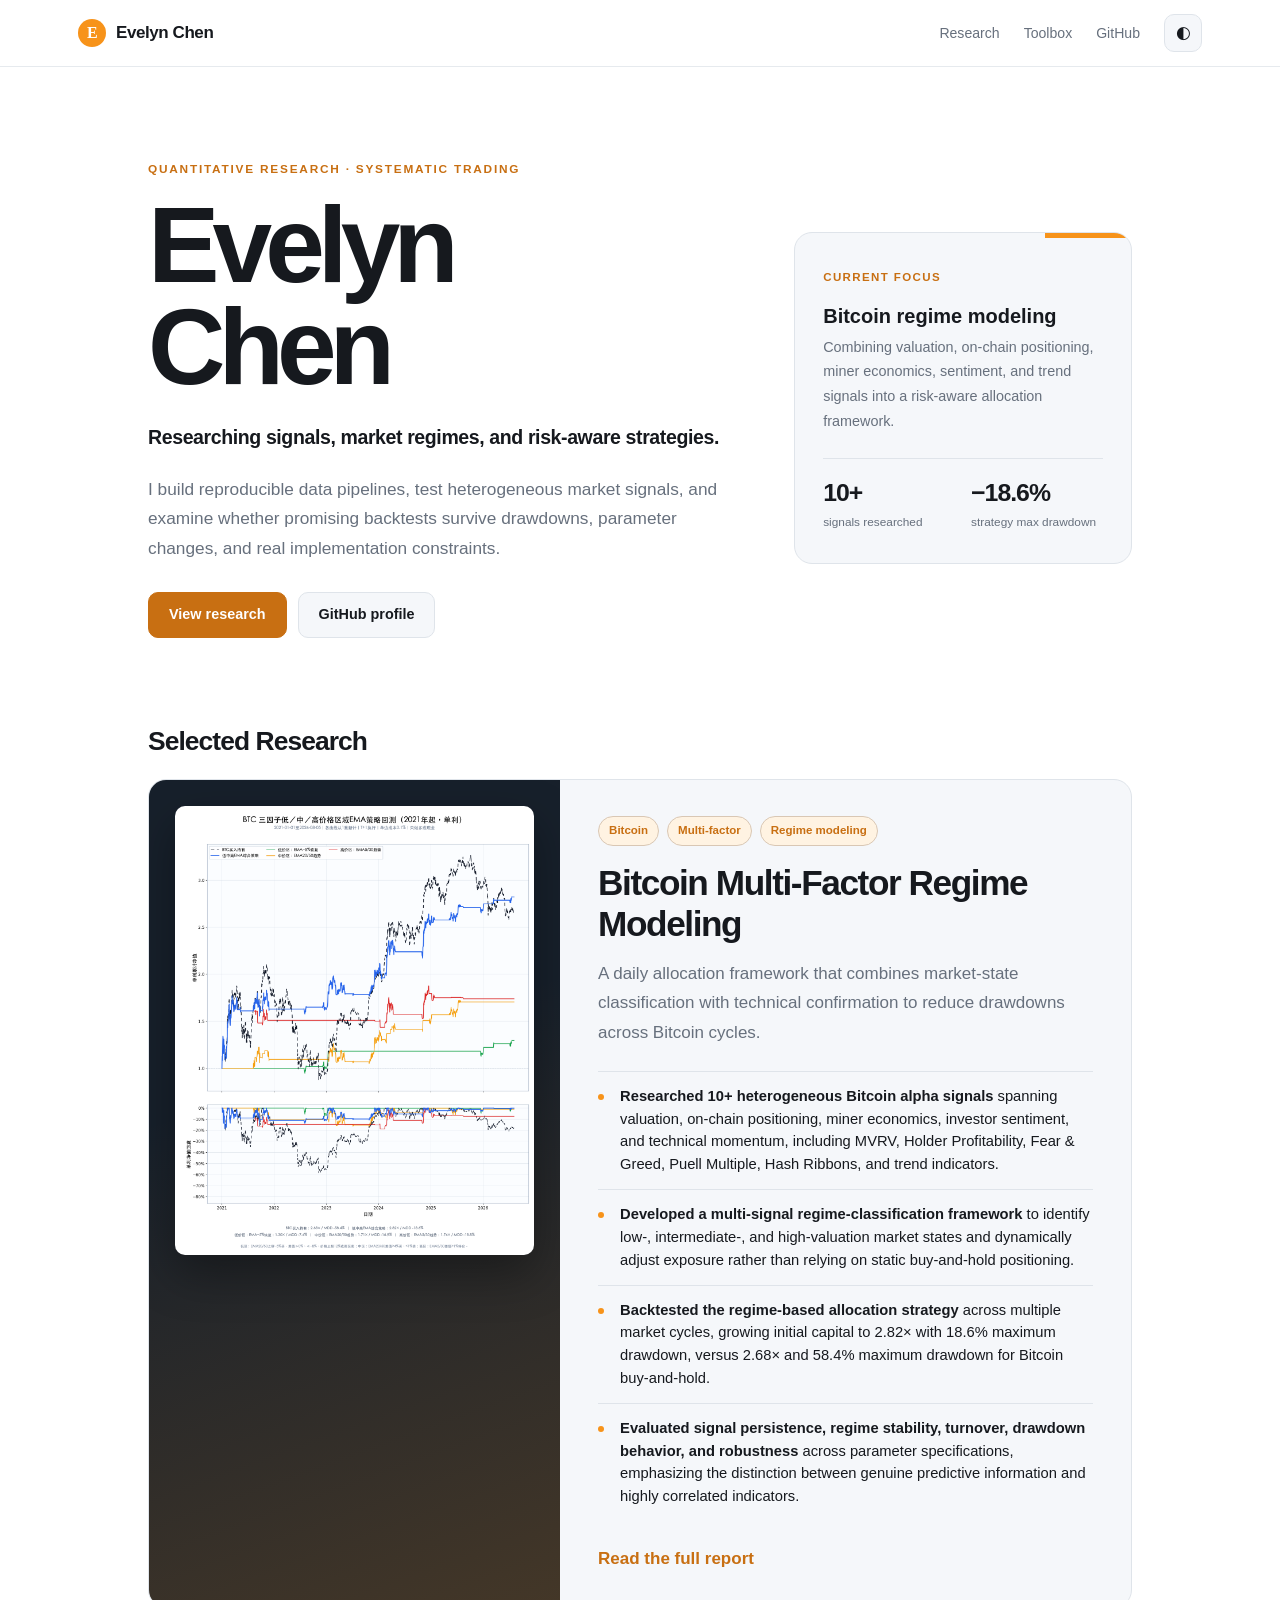
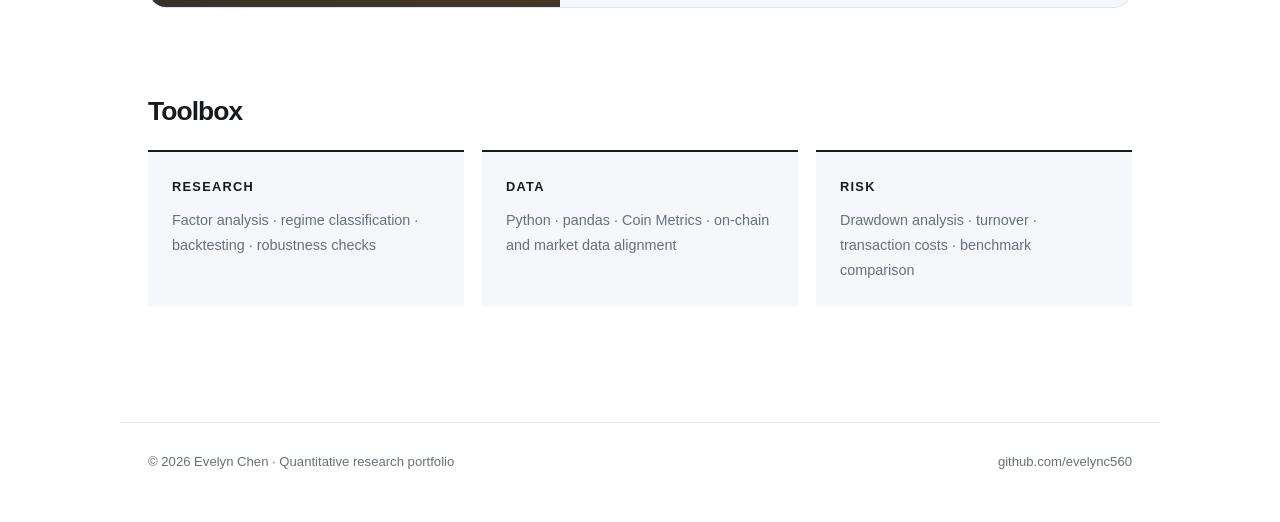
==== index.html @ 8d64170a "Build quantitative research portfolio" ====
<!doctype html>
<html lang="en">
<head>
  <meta charset="utf-8" />
  <meta name="viewport" content="width=device-width, initial-scale=1" />
  <meta name="description" content="Evelyn Chen's quantitative research portfolio, featuring Bitcoin multi-factor regime modeling and systematic strategy research." />
  <meta name="color-scheme" content="light dark" />
  <title>Evelyn Chen · Quantitative Research</title>
  <link rel="icon" type="image/svg+xml" href="data:image/svg+xml,%3Csvg xmlns='http://www.w3.org/2000/svg' viewBox='0 0 64 64'%3E%3Ccircle cx='32' cy='32' r='29' fill='%23f7931a'/%3E%3Cpath d='M19 17h28v7H28v5h16v7H28v5h19v7H19z' fill='white'/%3E%3C/svg%3E" />
  <link rel="stylesheet" href="/assets/styles.css" />
</head>
<body>
  <header class="site-header">
    <div class="header-inner">
      <a class="brand" href="/" aria-label="Evelyn Chen home">
        <span class="brand-mark">E</span>
        <span>Evelyn Chen</span>
      </a>
      <nav class="nav" aria-label="Primary navigation">
        <a href="#research">Research</a>
        <a href="#toolbox">Toolbox</a>
        <a href="https://github.com/evelync560" rel="noreferrer">GitHub</a>
        <button class="theme-button" type="button" data-theme-toggle aria-label="Toggle dark mode">◐</button>
      </nav>
    </div>
  </header>

  <main class="home-main">
    <section class="hero" aria-labelledby="home-title">
      <div>
        <p class="eyebrow">Quantitative Research · Systematic Trading</p>
        <h1 id="home-title">Evelyn<br />Chen</h1>
        <p class="hero-role">Researching signals, market regimes, and risk-aware strategies.</p>
        <p class="hero-copy">I build reproducible data pipelines, test heterogeneous market signals, and examine whether promising backtests survive drawdowns, parameter changes, and real implementation constraints.</p>
        <div class="actions">
          <a class="button primary" href="#research">View research</a>
          <a class="button" href="https://github.com/evelync560" rel="noreferrer">GitHub profile</a>
        </div>
      </div>
      <aside class="focus-card" aria-label="Current research focus">
        <span class="focus-label">CURRENT FOCUS</span>
        <h2>Bitcoin regime modeling</h2>
        <p>Combining valuation, on-chain positioning, miner economics, sentiment, and trend signals into a risk-aware allocation framework.</p>
        <div class="focus-metrics">
          <div><strong>10+</strong><span>signals researched</span></div>
          <div><strong>−18.6%</strong><span>strategy max drawdown</span></div>
        </div>
      </aside>
    </section>

    <section class="research-section" id="research" aria-labelledby="research-title">
      <h2 class="section-title" id="research-title">Selected Research</h2>
      <article class="project-card">
        <div class="project-visual">
          <img src="/assets/final-comparison.png" alt="Bitcoin multi-factor strategy compared with buy-and-hold" />
        </div>
        <div class="project-content">
          <div class="tags" aria-label="Research topics">
            <span class="tag">Bitcoin</span>
            <span class="tag">Multi-factor</span>
            <span class="tag">Regime modeling</span>
          </div>
          <h3>Bitcoin Multi-Factor Regime Modeling</h3>
          <p class="project-summary">A daily allocation framework that combines market-state classification with technical confirmation to reduce drawdowns across Bitcoin cycles.</p>
          <ul class="resume-points">
            <li><strong>Researched 10+ heterogeneous Bitcoin alpha signals</strong> spanning valuation, on-chain positioning, miner economics, investor sentiment, and technical momentum, including MVRV, Holder Profitability, Fear &amp; Greed, Puell Multiple, Hash Ribbons, and trend indicators.</li>
            <li><strong>Developed a multi-signal regime-classification framework</strong> to identify low-, intermediate-, and high-valuation market states and dynamically adjust exposure rather than relying on static buy-and-hold positioning.</li>
            <li><strong>Backtested the regime-based allocation strategy</strong> across multiple market cycles, growing initial capital to 2.82× with 18.6% maximum drawdown, versus 2.68× and 58.4% maximum drawdown for Bitcoin buy-and-hold.</li>
            <li><strong>Evaluated signal persistence, regime stability, turnover, drawdown behavior, and robustness</strong> across parameter specifications, emphasizing the distinction between genuine predictive information and highly correlated indicators.</li>
          </ul>
          <a class="project-link" href="/research/bitcoin-multi-factor-regime-modeling/">Read the full report</a>
        </div>
      </article>
    </section>

    <section class="toolbox" id="toolbox" aria-labelledby="toolbox-title">
      <h2 class="section-title" id="toolbox-title">Toolbox</h2>
      <div class="tool-grid">
        <div class="tool-group"><h3>RESEARCH</h3><p>Factor analysis · regime classification · backtesting · robustness checks</p></div>
        <div class="tool-group"><h3>DATA</h3><p>Python · pandas · Coin Metrics · on-chain and market data alignment</p></div>
        <div class="tool-group"><h3>RISK</h3><p>Drawdown analysis · turnover · transaction costs · benchmark comparison</p></div>
      </div>
    </section>
  </main>

  <footer class="site-footer">
    <span>© 2026 Evelyn Chen · Quantitative research portfolio</span>
    <a href="https://github.com/evelync560" rel="noreferrer">github.com/evelync560</a>
  </footer>
  <script src="/assets/site.js"></script>
</body>
</html>
---- assets/styles.css ----
:root {
  --bg: #ffffff;
  --surface: #f5f7fa;
  --surface-2: #edf1f5;
  --ink: #16191e;
  --muted: #67707d;
  --line: #dfe4ea;
  --accent: #c86f12;
  --accent-bright: #f7931a;
  --accent-soft: #fff3e2;
  --positive: #16775c;
  --negative: #b42318;
  --radius: 18px;
  --shadow: 0 18px 60px rgba(25, 32, 42, .09);
}

[data-theme="dark"] {
  --bg: #111318;
  --surface: #191d24;
  --surface-2: #222730;
  --ink: #f5f6f8;
  --muted: #a6afbc;
  --line: #303641;
  --accent: #f5a348;
  --accent-bright: #f7931a;
  --accent-soft: #382615;
  --positive: #74d8b4;
  --negative: #ff9b94;
  --shadow: 0 18px 60px rgba(0, 0, 0, .34);
}

* { box-sizing: border-box; }
html { scroll-behavior: smooth; }
body {
  margin: 0;
  background: var(--bg);
  color: var(--ink);
  font-family: Inter, ui-sans-serif, -apple-system, BlinkMacSystemFont, "Segoe UI", sans-serif;
  font-size: 17px;
  line-height: 1.72;
  -webkit-font-smoothing: antialiased;
}
a { color: inherit; }
button, a { font: inherit; }
img { display: block; max-width: 100%; }

.site-header {
  position: sticky;
  top: 0;
  z-index: 20;
  border-bottom: 1px solid color-mix(in srgb, var(--line) 78%, transparent);
  background: color-mix(in srgb, var(--bg) 90%, transparent);
  backdrop-filter: blur(16px);
}
.header-inner {
  max-width: 1180px;
  height: 66px;
  margin: 0 auto;
  padding: 0 28px;
  display: flex;
  align-items: center;
  justify-content: space-between;
  gap: 24px;
}
.brand {
  display: inline-flex;
  align-items: center;
  gap: 10px;
  text-decoration: none;
  font-weight: 780;
  letter-spacing: -.025em;
}
.brand-mark {
  display: grid;
  place-items: center;
  width: 28px;
  height: 28px;
  border-radius: 50%;
  color: #fff;
  background: var(--accent-bright);
  font: 800 16px/1 Georgia, serif;
}
.nav { display: flex; align-items: center; gap: 24px; }
.nav a { color: var(--muted); text-decoration: none; font-size: .88rem; }
.nav a:hover { color: var(--ink); }
.theme-button {
  width: 38px;
  height: 38px;
  border: 1px solid var(--line);
  border-radius: 10px;
  color: var(--ink);
  background: var(--surface);
  cursor: pointer;
}
.theme-button:hover { border-color: var(--accent); }

.home-main {
  max-width: 1040px;
  margin: 0 auto;
  padding: 92px 28px 92px;
}
.hero {
  display: grid;
  grid-template-columns: minmax(0, 1.45fr) minmax(280px, .85fr);
  gap: 70px;
  align-items: center;
  padding: 0 0 88px;
}
.eyebrow {
  margin: 0 0 16px;
  color: var(--accent);
  font-size: .74rem;
  font-weight: 820;
  letter-spacing: .15em;
  text-transform: uppercase;
}
h1 {
  margin: 0;
  font-size: clamp(3.5rem, 9vw, 6.7rem);
  line-height: .95;
  letter-spacing: -.065em;
}
.hero-role {
  margin: 22px 0 0;
  font-size: 1.22rem;
  font-weight: 720;
  letter-spacing: -.02em;
}
.hero-copy {
  max-width: 620px;
  margin: 20px 0 0;
  color: var(--muted);
  font-size: 1.08rem;
}
.actions { display: flex; flex-wrap: wrap; gap: 11px; margin-top: 28px; }
.button {
  display: inline-flex;
  align-items: center;
  justify-content: center;
  min-height: 46px;
  padding: 0 20px;
  border: 1px solid var(--line);
  border-radius: 10px;
  text-decoration: none;
  font-size: .9rem;
  font-weight: 720;
  background: var(--surface);
}
.button.primary { color: #fff; border-color: var(--accent); background: var(--accent); }
.button:hover { transform: translateY(-1px); }
.focus-card {
  position: relative;
  padding: 28px;
  border: 1px solid var(--line);
  border-radius: var(--radius);
  background: var(--surface);
  overflow: hidden;
}
.focus-card::before {
  content: "";
  position: absolute;
  top: 0;
  right: 0;
  width: 86px;
  height: 5px;
  background: var(--accent-bright);
}
.focus-label {
  color: var(--accent);
  font-size: .72rem;
  font-weight: 820;
  letter-spacing: .12em;
}
.focus-card h2 { margin: 12px 0 6px; font-size: 1.25rem; line-height: 1.3; }
.focus-card p { margin: 0; color: var(--muted); font-size: .9rem; }
.focus-metrics {
  display: grid;
  grid-template-columns: 1fr 1fr;
  gap: 16px;
  margin-top: 24px;
  padding-top: 20px;
  border-top: 1px solid var(--line);
}
.focus-metrics strong { display: block; font-size: 1.55rem; line-height: 1.1; letter-spacing: -.04em; }
.focus-metrics span { color: var(--muted); font-size: .74rem; }

.section-title {
  margin: 0 0 22px;
  font-size: 1.65rem;
  line-height: 1.2;
  letter-spacing: -.035em;
}
.research-section { scroll-margin-top: 95px; }
.project-card {
  display: grid;
  grid-template-columns: minmax(300px, .9fr) minmax(0, 1.25fr);
  min-height: 580px;
  border: 1px solid var(--line);
  border-radius: var(--radius);
  background: var(--surface);
  overflow: hidden;
}
.project-visual {
  position: relative;
  display: flex;
  align-items: flex-start;
  padding: 26px;
  background: #17202b;
  overflow: hidden;
}
.project-visual::after {
  content: "";
  position: absolute;
  inset: 0;
  background: linear-gradient(160deg, transparent 35%, rgba(247,147,26,.20));
  pointer-events: none;
}
.project-visual img {
  position: relative;
  z-index: 1;
  width: 100%;
  border-radius: 10px;
  box-shadow: 0 18px 46px rgba(0,0,0,.34);
}
.project-content { padding: 36px 38px 34px; }
.tags { display: flex; flex-wrap: wrap; gap: 8px; margin-bottom: 17px; }
.tag {
  padding: 4px 10px;
  border: 1px solid color-mix(in srgb, var(--accent) 25%, var(--line));
  border-radius: 999px;
  color: var(--accent);
  background: var(--accent-soft);
  font-size: .72rem;
  font-weight: 760;
}
.project-content h3 {
  margin: 0;
  font-size: clamp(1.55rem, 3vw, 2.2rem);
  line-height: 1.15;
  letter-spacing: -.04em;
}
.project-summary { margin: 15px 0 0; color: var(--muted); }
.resume-points {
  margin: 24px 0 0;
  padding: 0;
  list-style: none;
}
.resume-points li {
  position: relative;
  margin: 0;
  padding: 13px 0 13px 22px;
  border-top: 1px solid var(--line);
  font-size: .92rem;
  line-height: 1.55;
}
.resume-points li::before {
  content: "";
  position: absolute;
  left: 0;
  top: 22px;
  width: 6px;
  height: 6px;
  border-radius: 50%;
  background: var(--accent-bright);
}
.project-link {
  display: inline-block;
  margin-top: 23px;
  color: var(--accent);
  font-weight: 760;
  text-decoration: none;
}
.project-link:hover { text-decoration: underline; }

.toolbox { scroll-margin-top: 95px; padding: 88px 0 24px; }
.tool-grid { display: grid; grid-template-columns: repeat(3, 1fr); gap: 18px; }
.tool-group { padding: 24px; border-top: 2px solid var(--ink); background: var(--surface); }
.tool-group h3 { margin: 0 0 10px; font-size: .8rem; letter-spacing: .1em; }
.tool-group p { margin: 0; color: var(--muted); font-size: .9rem; }
.site-footer {
  max-width: 1040px;
  margin: 0 auto;
  padding: 28px 28px 48px;
  border-top: 1px solid var(--line);
  display: flex;
  justify-content: space-between;
  gap: 24px;
  color: var(--muted);
  font-size: .82rem;
}
.site-footer a { text-decoration: none; }
.site-footer a:hover { color: var(--ink); }

.article-main {
  max-width: 1180px;
  margin: 0 auto;
  padding: 70px 28px 110px;
  display: grid;
  grid-template-columns: 190px minmax(0, 820px);
  gap: 58px;
  justify-content: center;
}
.article-main article { min-width: 0; }
.toc {
  position: sticky;
  top: 112px;
  align-self: start;
  font-size: .85rem;
}
.toc-label {
  margin-bottom: 14px;
  color: var(--muted);
  font-size: .7rem;
  font-weight: 820;
  letter-spacing: .15em;
}
.toc nav { border-left: 1px solid var(--line); }
.toc a {
  display: block;
  padding: 6px 0 6px 15px;
  color: var(--muted);
  text-decoration: none;
  line-height: 1.45;
}
.toc a:hover, .toc a.active { color: var(--ink); }
.toc a.active { margin-left: -1px; border-left: 2px solid var(--accent-bright); }
.back-link { display: inline-block; margin-bottom: 24px; color: var(--muted); text-decoration: none; font-size: .86rem; }
.back-link:hover { color: var(--ink); }
.article-title {
  max-width: 800px;
  margin: 0;
  font-size: clamp(2.55rem, 6vw, 4.75rem);
  line-height: 1.02;
  letter-spacing: -.055em;
}
.article-subtitle {
  max-width: 720px;
  margin: 23px 0 0;
  color: var(--muted);
  font-size: clamp(1.05rem, 2vw, 1.3rem);
  line-height: 1.6;
}
.article-tags { margin-top: 24px; }
.thesis {
  position: relative;
  margin: 40px 0 74px;
  padding: 28px 30px 28px 34px;
  border: 1px solid var(--line);
  border-radius: var(--radius);
  background: var(--surface);
  overflow: hidden;
}
.thesis::before {
  content: "";
  position: absolute;
  inset: 0 auto 0 0;
  width: 5px;
  background: var(--accent-bright);
}
.thesis h2 { margin: 0 0 10px; font-size: 1.05rem; }
.thesis p { margin: 0; font-size: 1.06rem; }
.metric-grid {
  display: grid;
  grid-template-columns: repeat(3, 1fr);
  gap: 1px;
  margin-top: 25px;
  border: 1px solid var(--line);
  border-radius: 14px;
  background: var(--line);
  overflow: hidden;
}
.metric { padding: 18px; background: var(--bg); }
.metric-value { display: block; font-size: 1.65rem; font-weight: 820; letter-spacing: -.04em; }
.metric-label { display: block; margin-top: 4px; color: var(--muted); font-size: .76rem; line-height: 1.35; }
.metric.positive .metric-value { color: var(--positive); }
.metric.risk .metric-value { color: var(--accent); }
.article-section { scroll-margin-top: 96px; margin: 0 0 82px; }
.section-kicker { color: var(--accent); font: 800 .73rem/1.2 ui-monospace, SFMono-Regular, Menlo, monospace; letter-spacing: .1em; }
.article-section h2 {
  margin: 8px 0 18px;
  font-size: clamp(1.65rem, 3vw, 2.25rem);
  line-height: 1.22;
  letter-spacing: -.035em;
}
.article-section h3 { margin: 31px 0 10px; font-size: 1.12rem; }
.article-section p { margin: 0 0 16px; }
.muted { color: var(--muted); }
.figure {
  margin: 30px 0 0;
  border: 1px solid var(--line);
  border-radius: var(--radius);
  background: #fff;
  overflow: hidden;
}
.figure button { display: block; width: 100%; padding: 0; border: 0; background: #fff; cursor: zoom-in; }
.figure img { width: 100%; height: auto; }
.figure figcaption { padding: 13px 17px; color: var(--muted); background: var(--surface); font-size: .78rem; line-height: 1.5; }
.finding-list { margin: 22px 0 0; padding: 0; list-style: none; }
.finding-list li {
  display: grid;
  grid-template-columns: 34px 1fr;
  gap: 13px;
  padding: 16px 0;
  border-top: 1px solid var(--line);
}
.finding-list li:last-child { border-bottom: 1px solid var(--line); }
.finding-num { color: var(--accent); font: 800 .84rem/1.8 ui-monospace, SFMono-Regular, Menlo, monospace; }
.finding-list strong { display: block; margin-bottom: 3px; }
.finding-list span:last-child { color: var(--muted); }
.comparison-wrap { margin-top: 27px; overflow-x: auto; border: 1px solid var(--line); border-radius: 14px; }
table { width: 100%; min-width: 690px; border-collapse: collapse; font-size: .82rem; }
th, td { padding: 12px 14px; text-align: right; border-bottom: 1px solid var(--line); white-space: nowrap; }
th:first-child, td:first-child { text-align: left; }
th { color: var(--muted); background: var(--surface); font-size: .73rem; font-weight: 760; }
tbody tr:last-child td { border-bottom: 0; }
tbody tr.best td { background: var(--accent-soft); font-weight: 720; }
.note { margin: 24px 0; padding: 16px 18px; border-left: 3px solid var(--accent-bright); color: var(--muted); background: var(--accent-soft); font-size: .9rem; }
.score-bar { display: grid; grid-template-columns: 40fr 30fr 30fr; gap: 3px; height: 58px; margin: 28px 0 14px; }
.score-segment { display: flex; align-items: center; justify-content: center; padding: 6px; color: #fff; background: #2f4158; text-align: center; font-size: .76rem; font-weight: 780; line-height: 1.25; }
.score-segment:first-child { border-radius: 12px 0 0 12px; background: var(--accent-bright); }
.score-segment:last-child { border-radius: 0 12px 12px 0; background: #4d6078; }
.regimes { display: grid; grid-template-columns: repeat(3, 1fr); gap: 10px; }
.regime { padding: 12px 14px; border: 1px solid var(--line); border-radius: 12px; background: var(--surface); }
.regime strong { display: block; font-size: .88rem; }
.regime span { color: var(--muted); font-size: .76rem; }
.result-band { margin-top: 26px; padding: 26px; border-radius: var(--radius); color: #fff; background: #17202c; }
.result-band p { color: #c7d0dc; }
.result-pairs { display: grid; grid-template-columns: 1fr 1fr; gap: 26px; margin-top: 20px; }
.result-pair { padding-top: 14px; border-top: 1px solid #384453; }
.result-pair strong { display: block; font-size: 2rem; line-height: 1; letter-spacing: -.04em; }
.result-pair span { color: #aeb9c8; font-size: .8rem; }
.audit-list { margin: 20px 0 0; padding-left: 1.25rem; }
.audit-list li { margin: 11px 0; padding-left: 7px; }
.audit-list li::marker { color: var(--accent-bright); }
.placeholder {
  min-height: 220px;
  margin-top: 28px;
  padding: 28px;
  display: grid;
  place-items: center;
  border: 2px dashed color-mix(in srgb, var(--muted) 45%, transparent);
  border-radius: var(--radius);
  color: var(--muted);
  text-align: center;
  background: linear-gradient(90deg, transparent 49%, color-mix(in srgb, var(--line) 40%, transparent) 50%, transparent 51%), linear-gradient(0deg, transparent 49%, color-mix(in srgb, var(--line) 40%, transparent) 50%, transparent 51%);
  background-size: 44px 44px;
}
.placeholder strong { display: block; color: var(--ink); }
.placeholder span { display: block; max-width: 480px; margin-top: 7px; font-size: .86rem; }
.article-footer { padding-top: 26px; border-top: 1px solid var(--line); color: var(--muted); font-size: .8rem; }

dialog {
  width: min(96vw, 1200px);
  max-height: 92vh;
  padding: 0;
  border: 1px solid var(--line);
  border-radius: 16px;
  background: #fff;
  box-shadow: var(--shadow);
}
dialog::backdrop { background: rgba(7, 10, 15, .76); backdrop-filter: blur(4px); }
dialog img { width: 100%; height: auto; }
.dialog-close {
  position: sticky;
  float: right;
  top: 12px;
  right: 12px;
  z-index: 2;
  width: 40px;
  height: 40px;
  margin: 12px;
  border: 1px solid #dfe4ea;
  border-radius: 50%;
  color: #16191e;
  background: rgba(255,255,255,.92);
  cursor: pointer;
}

@media (max-width: 880px) {
  .hero { grid-template-columns: 1fr; gap: 36px; }
  .project-card { grid-template-columns: 1fr; }
  .project-visual { min-height: 320px; }
  .tool-grid { grid-template-columns: 1fr; }
  .article-main { grid-template-columns: 1fr; padding-top: 52px; }
  .toc { display: none; }
  .metric-grid, .regimes, .result-pairs { grid-template-columns: 1fr; }
}
@media (max-width: 620px) {
  body { font-size: 16px; }
  .header-inner, .home-main, .article-main, .site-footer { padding-left: 20px; padding-right: 20px; }
  .nav a { display: none; }
  .home-main { padding-top: 66px; }
  .hero { padding-bottom: 66px; }
  .project-content { padding: 28px 24px; }
  .project-visual { min-height: 240px; padding: 20px; }
  .focus-metrics { grid-template-columns: 1fr; }
  .site-footer { flex-direction: column; }
  .thesis { padding: 24px 22px 24px 27px; }
  .score-bar { height: 70px; }
  .score-segment { font-size: .68rem; }
}
@media (prefers-reduced-motion: reduce) {
  html { scroll-behavior: auto; }
  * { transition: none !important; }
}
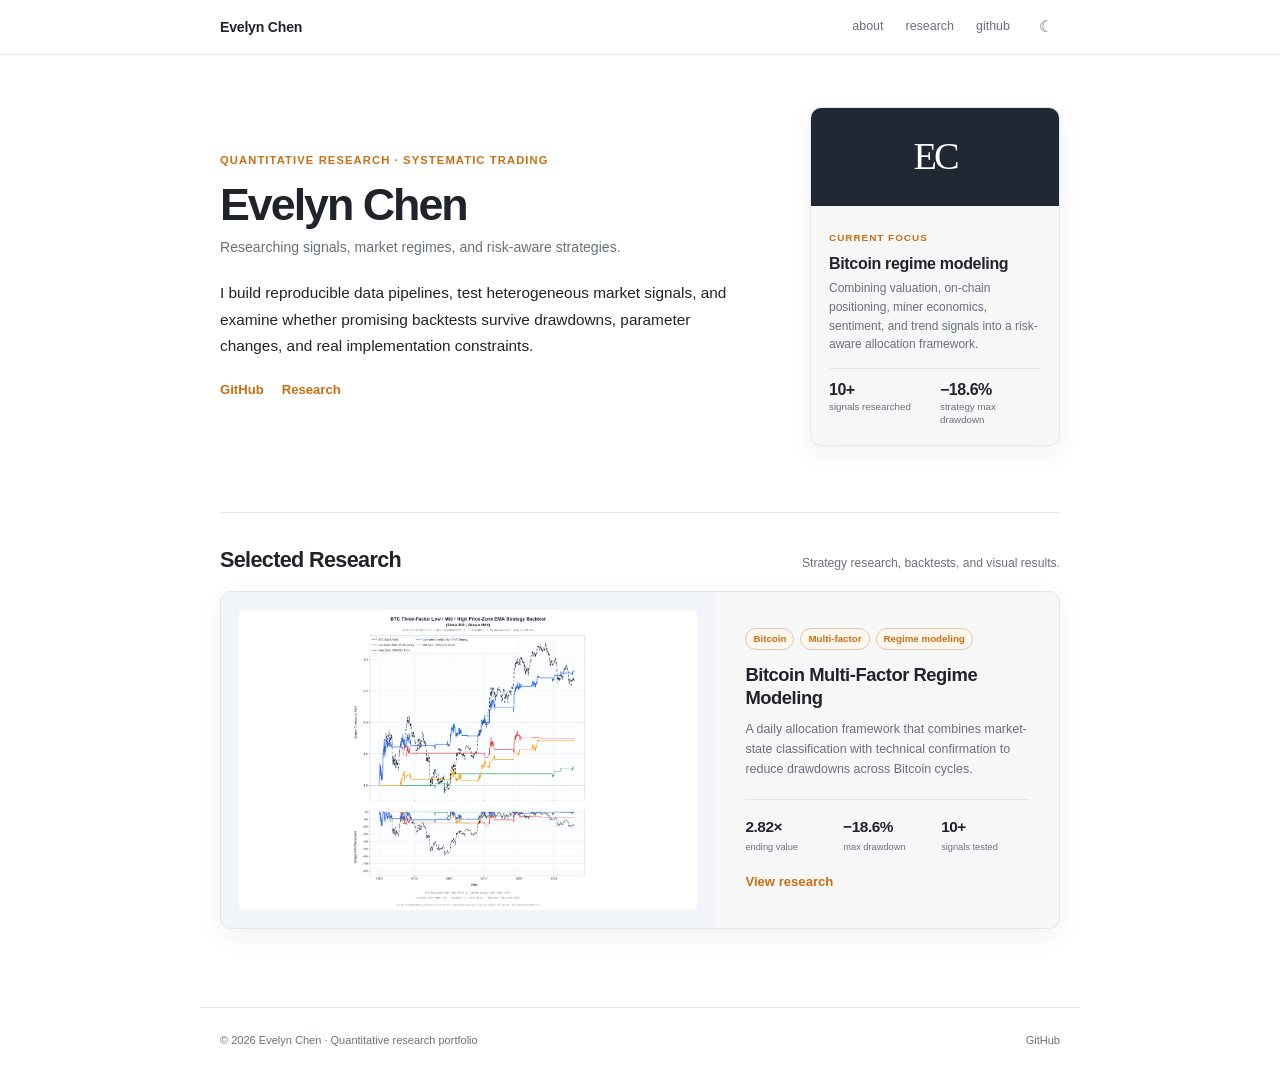
==== commit 674f4f10: "Refine portfolio with compact academic layout" ====
--- a/index.html
+++ b/index.html
@@ -7,85 +7,78 @@
   <meta name="color-scheme" content="light dark" />
   <title>Evelyn Chen · Quantitative Research</title>
   <link rel="icon" type="image/svg+xml" href="data:image/svg+xml,%3Csvg xmlns='http://www.w3.org/2000/svg' viewBox='0 0 64 64'%3E%3Ccircle cx='32' cy='32' r='29' fill='%23f7931a'/%3E%3Cpath d='M19 17h28v7H28v5h16v7H28v5h19v7H19z' fill='white'/%3E%3C/svg%3E" />
-  <link rel="stylesheet" href="/assets/styles.css" />
+  <link rel="stylesheet" href="/assets/academic.css" />
 </head>
-<body>
+<body data-content-source="/content/home.json">
   <header class="site-header">
     <div class="header-inner">
-      <a class="brand" href="/" aria-label="Evelyn Chen home">
-        <span class="brand-mark">E</span>
-        <span>Evelyn Chen</span>
-      </a>
+      <a class="brand" href="/" aria-label="Evelyn Chen home">Evelyn Chen</a>
       <nav class="nav" aria-label="Primary navigation">
-        <a href="#research">Research</a>
-        <a href="#toolbox">Toolbox</a>
-        <a href="https://github.com/evelync560" rel="noreferrer">GitHub</a>
-        <button class="theme-button" type="button" data-theme-toggle aria-label="Toggle dark mode">◐</button>
+        <a href="#about">about</a>
+        <a href="#research">research</a>
+        <a href="https://github.com/evelync560" rel="noreferrer">github</a>
+        <button class="theme-button" type="button" data-theme-toggle aria-label="Toggle dark mode">☾</button>
       </nav>
     </div>
   </header>
 
   <main class="home-main">
-    <section class="hero" aria-labelledby="home-title">
-      <div>
-        <p class="eyebrow">Quantitative Research · Systematic Trading</p>
-        <h1 id="home-title">Evelyn<br />Chen</h1>
-        <p class="hero-role">Researching signals, market regimes, and risk-aware strategies.</p>
-        <p class="hero-copy">I build reproducible data pipelines, test heterogeneous market signals, and examine whether promising backtests survive drawdowns, parameter changes, and real implementation constraints.</p>
-        <div class="actions">
-          <a class="button primary" href="#research">View research</a>
-          <a class="button" href="https://github.com/evelync560" rel="noreferrer">GitHub profile</a>
+    <section class="profile-section" id="about" aria-labelledby="home-title">
+      <div class="profile-copy">
+        <p class="eyebrow" data-content-text="eyebrow">Quantitative Research · Systematic Trading</p>
+        <h1 id="home-title"><span data-content-text="first_name">Evelyn</span> <span data-content-text="last_name">Chen</span></h1>
+        <p class="profile-role" data-content-text="role">Researching signals, market regimes, and risk-aware strategies.</p>
+        <p class="profile-intro" data-content-text="intro">I build reproducible data pipelines, test heterogeneous market signals, and examine whether promising backtests survive drawdowns, parameter changes, and real implementation constraints.</p>
+        <div class="profile-links" aria-label="Profile links">
+          <a href="https://github.com/evelync560" rel="noreferrer">GitHub</a>
+          <a href="#research">Research</a>
         </div>
       </div>
-      <aside class="focus-card" aria-label="Current research focus">
-        <span class="focus-label">CURRENT FOCUS</span>
-        <h2>Bitcoin regime modeling</h2>
-        <p>Combining valuation, on-chain positioning, miner economics, sentiment, and trend signals into a risk-aware allocation framework.</p>
-        <div class="focus-metrics">
-          <div><strong>10+</strong><span>signals researched</span></div>
-          <div><strong>−18.6%</strong><span>strategy max drawdown</span></div>
+      <aside class="profile-card" aria-label="Current research focus">
+        <div class="monogram" aria-hidden="true">EC</div>
+        <div class="profile-card-copy">
+          <span class="focus-label" data-content-text="focus_label">CURRENT FOCUS</span>
+          <h2 data-content-text="focus_title">Bitcoin regime modeling</h2>
+          <p data-content-text="focus_description">Combining valuation, on-chain positioning, miner economics, sentiment, and trend signals into a risk-aware allocation framework.</p>
+          <div class="focus-metrics" data-content-list="focus_metrics">
+            <div><strong>10+</strong><span>signals researched</span></div>
+            <div><strong>−18.6%</strong><span>strategy max drawdown</span></div>
+          </div>
         </div>
       </aside>
     </section>
 
     <section class="research-section" id="research" aria-labelledby="research-title">
-      <h2 class="section-title" id="research-title">Selected Research</h2>
+      <div class="section-heading">
+        <h2 class="section-title" id="research-title" data-content-text="research_section_title">Selected Research</h2>
+        <p>Strategy research, backtests, and visual results.</p>
+      </div>
       <article class="project-card">
         <div class="project-visual">
-          <img src="/assets/final-comparison.png" alt="Bitcoin multi-factor strategy compared with buy-and-hold" />
+          <img src="/assets/final-comparison.png" alt="Bitcoin multi-factor strategy compared with buy-and-hold" data-content-image="project_image" data-content-alt="project_image_alt" />
         </div>
         <div class="project-content">
-          <div class="tags" aria-label="Research topics">
+          <div class="tags" aria-label="Research topics" data-content-list="project_tags">
             <span class="tag">Bitcoin</span>
             <span class="tag">Multi-factor</span>
             <span class="tag">Regime modeling</span>
           </div>
-          <h3>Bitcoin Multi-Factor Regime Modeling</h3>
-          <p class="project-summary">A daily allocation framework that combines market-state classification with technical confirmation to reduce drawdowns across Bitcoin cycles.</p>
-          <ul class="resume-points">
-            <li><strong>Researched 10+ heterogeneous Bitcoin alpha signals</strong> spanning valuation, on-chain positioning, miner economics, investor sentiment, and technical momentum, including MVRV, Holder Profitability, Fear &amp; Greed, Puell Multiple, Hash Ribbons, and trend indicators.</li>
-            <li><strong>Developed a multi-signal regime-classification framework</strong> to identify low-, intermediate-, and high-valuation market states and dynamically adjust exposure rather than relying on static buy-and-hold positioning.</li>
-            <li><strong>Backtested the regime-based allocation strategy</strong> across multiple market cycles, growing initial capital to 2.82× with 18.6% maximum drawdown, versus 2.68× and 58.4% maximum drawdown for Bitcoin buy-and-hold.</li>
-            <li><strong>Evaluated signal persistence, regime stability, turnover, drawdown behavior, and robustness</strong> across parameter specifications, emphasizing the distinction between genuine predictive information and highly correlated indicators.</li>
-          </ul>
-          <a class="project-link" href="/research/bitcoin-multi-factor-regime-modeling/">Read the full report</a>
+          <h3 data-content-text="project_title">Bitcoin Multi-Factor Regime Modeling</h3>
+          <p class="project-summary" data-content-text="project_summary">A daily allocation framework that combines market-state classification with technical confirmation to reduce drawdowns across Bitcoin cycles.</p>
+          <div class="project-metrics" aria-label="Headline results">
+            <div><strong>2.82×</strong><span>ending value</span></div>
+            <div><strong>−18.6%</strong><span>max drawdown</span></div>
+            <div><strong>10+</strong><span>signals tested</span></div>
+          </div>
+          <a class="project-link" href="/research/bitcoin-multi-factor-regime-modeling/">View research</a>
         </div>
       </article>
-    </section>
-
-    <section class="toolbox" id="toolbox" aria-labelledby="toolbox-title">
-      <h2 class="section-title" id="toolbox-title">Toolbox</h2>
-      <div class="tool-grid">
-        <div class="tool-group"><h3>RESEARCH</h3><p>Factor analysis · regime classification · backtesting · robustness checks</p></div>
-        <div class="tool-group"><h3>DATA</h3><p>Python · pandas · Coin Metrics · on-chain and market data alignment</p></div>
-        <div class="tool-group"><h3>RISK</h3><p>Drawdown analysis · turnover · transaction costs · benchmark comparison</p></div>
-      </div>
     </section>
   </main>
 
   <footer class="site-footer">
-    <span>© 2026 Evelyn Chen · Quantitative research portfolio</span>
-    <a href="https://github.com/evelync560" rel="noreferrer">github.com/evelync560</a>
+    <span data-content-text="footer_text">© 2026 Evelyn Chen · Quantitative research portfolio</span>
+    <a href="https://github.com/evelync560" rel="noreferrer">GitHub</a>
   </footer>
   <script src="/assets/site.js"></script>
 </body>
--- a/assets/academic.css
+++ b/assets/academic.css
@@ -0,0 +1,320 @@
+:root {
+  --bg: #ffffff;
+  --surface: #f7f7f8;
+  --surface-2: #f0f1f3;
+  --ink: #20232a;
+  --muted: #69707c;
+  --line: #e4e6ea;
+  --accent: #c96e12;
+  --accent-bright: #f7931a;
+  --accent-soft: #fff7ed;
+  --positive: #13795b;
+  --negative: #b42318;
+  --content: 880px;
+  --radius: 11px;
+  --shadow: 0 8px 24px rgba(20, 27, 38, .06);
+}
+
+[data-theme="dark"] {
+  --bg: #13151a;
+  --surface: #1a1d23;
+  --surface-2: #22262e;
+  --ink: #f1f3f5;
+  --muted: #a5acb7;
+  --line: #2d323b;
+  --accent: #f2a14b;
+  --accent-bright: #f7931a;
+  --accent-soft: #2d2115;
+  --positive: #74d8b4;
+  --negative: #ff9b94;
+  --shadow: 0 10px 28px rgba(0, 0, 0, .24);
+}
+
+* { box-sizing: border-box; }
+html { scroll-behavior: smooth; }
+body {
+  margin: 0;
+  background: var(--bg);
+  color: var(--ink);
+  font-family: Inter, ui-sans-serif, -apple-system, BlinkMacSystemFont, "Segoe UI", sans-serif;
+  font-size: 16px;
+  line-height: 1.6;
+  -webkit-font-smoothing: antialiased;
+}
+a { color: inherit; }
+button, a { font: inherit; }
+img { display: block; max-width: 100%; }
+
+.site-header {
+  position: sticky;
+  top: 0;
+  z-index: 20;
+  border-bottom: 1px solid color-mix(in srgb, var(--line) 84%, transparent);
+  background: color-mix(in srgb, var(--bg) 92%, transparent);
+  backdrop-filter: blur(12px);
+}
+.header-inner {
+  width: min(100%, var(--content));
+  height: 54px;
+  margin: 0 auto;
+  padding: 0 20px;
+  display: flex;
+  align-items: center;
+  justify-content: space-between;
+  gap: 24px;
+}
+.brand {
+  display: inline-flex;
+  align-items: center;
+  gap: 8px;
+  color: var(--ink);
+  text-decoration: none;
+  font-size: .88rem;
+  font-weight: 720;
+  letter-spacing: -.015em;
+}
+.brand-mark { display: none; }
+.nav { display: flex; align-items: center; gap: 22px; }
+.nav a {
+  color: var(--muted);
+  text-decoration: none;
+  font-size: .78rem;
+}
+.nav a:hover, .nav a:focus-visible { color: var(--accent); }
+.theme-button {
+  width: 28px;
+  height: 28px;
+  padding: 0;
+  border: 0;
+  border-radius: 50%;
+  color: var(--muted);
+  background: transparent;
+  cursor: pointer;
+}
+.theme-button:hover, .theme-button:focus-visible { color: var(--accent); background: var(--surface); }
+
+.home-main {
+  width: min(100%, var(--content));
+  margin: 0 auto;
+  padding: 52px 20px 78px;
+}
+.profile-section {
+  scroll-margin-top: 78px;
+  display: grid;
+  grid-template-columns: minmax(0, 1fr) 250px;
+  gap: 62px;
+  align-items: center;
+  padding-bottom: 66px;
+}
+.eyebrow {
+  margin: 0 0 10px;
+  color: var(--accent);
+  font-size: .7rem;
+  font-weight: 760;
+  letter-spacing: .1em;
+  text-transform: uppercase;
+}
+h1 {
+  margin: 0;
+  font-size: clamp(2rem, 5vw, 2.8rem);
+  line-height: 1.08;
+  letter-spacing: -.045em;
+}
+.profile-role {
+  margin: 7px 0 0;
+  color: var(--muted);
+  font-size: .88rem;
+}
+.profile-intro {
+  max-width: 560px;
+  margin: 22px 0 0;
+  font-size: .96rem;
+  line-height: 1.72;
+}
+.profile-links { display: flex; gap: 18px; margin-top: 20px; }
+.profile-links a, .project-link, .back-link {
+  color: var(--accent);
+  font-size: .82rem;
+  font-weight: 650;
+  text-decoration: none;
+}
+.profile-links a:hover, .project-link:hover, .back-link:hover { text-decoration: underline; }
+
+.profile-card {
+  min-height: 286px;
+  border: 1px solid var(--line);
+  border-radius: var(--radius);
+  background: var(--surface);
+  box-shadow: var(--shadow);
+  overflow: hidden;
+}
+.monogram {
+  height: 98px;
+  display: grid;
+  place-items: center;
+  color: #fff;
+  background: #202834;
+  font-family: Georgia, "Times New Roman", serif;
+  font-size: 2.4rem;
+  letter-spacing: -.08em;
+}
+.profile-card-copy { padding: 17px 18px 18px; }
+.focus-label {
+  color: var(--accent);
+  font-size: .62rem;
+  font-weight: 760;
+  letter-spacing: .1em;
+}
+.profile-card h2 { margin: 5px 0 5px; font-size: 1rem; line-height: 1.3; letter-spacing: -.02em; }
+.profile-card p { margin: 0; color: var(--muted); font-size: .75rem; line-height: 1.55; }
+.focus-metrics {
+  display: grid;
+  grid-template-columns: 1fr 1fr;
+  gap: 10px;
+  margin-top: 14px;
+  padding-top: 12px;
+  border-top: 1px solid var(--line);
+}
+.focus-metrics strong { display: block; font-size: 1rem; line-height: 1.1; letter-spacing: -.03em; }
+.focus-metrics span { display: block; margin-top: 3px; color: var(--muted); font-size: .61rem; line-height: 1.3; }
+
+.research-section { scroll-margin-top: 76px; padding-top: 34px; border-top: 1px solid var(--line); }
+.section-heading { display: flex; align-items: baseline; justify-content: space-between; gap: 22px; margin-bottom: 18px; }
+.section-title { margin: 0; font-size: 1.35rem; line-height: 1.2; letter-spacing: -.03em; }
+.section-heading p { margin: 0; color: var(--muted); font-size: .76rem; }
+.project-card {
+  display: grid;
+  grid-template-columns: minmax(0, 1.18fr) minmax(280px, .82fr);
+  min-height: 330px;
+  border: 1px solid var(--line);
+  border-radius: var(--radius);
+  background: var(--surface);
+  box-shadow: var(--shadow);
+  overflow: hidden;
+}
+.project-visual {
+  min-height: 330px;
+  display: grid;
+  place-items: center;
+  padding: 18px;
+  background: #f1f4f8;
+  overflow: hidden;
+}
+.project-visual img {
+  width: 100%;
+  max-height: 300px;
+  object-fit: contain;
+  border-radius: 5px;
+  background: #fff;
+}
+.project-content { display: flex; flex-direction: column; justify-content: center; padding: 28px 30px; }
+.tags { display: flex; flex-wrap: wrap; gap: 6px; margin-bottom: 13px; }
+.tag {
+  padding: 2px 7px;
+  border: 1px solid color-mix(in srgb, var(--accent) 25%, var(--line));
+  border-radius: 999px;
+  color: var(--accent);
+  background: var(--accent-soft);
+  font-size: .61rem;
+  font-weight: 680;
+}
+.project-content h3 { margin: 0; font-size: 1.15rem; line-height: 1.3; letter-spacing: -.025em; }
+.project-summary { margin: 10px 0 0; color: var(--muted); font-size: .78rem; line-height: 1.6; }
+.project-metrics { display: grid; grid-template-columns: repeat(3, 1fr); gap: 10px; margin-top: 19px; padding-top: 15px; border-top: 1px solid var(--line); }
+.project-metrics strong { display: block; font-size: .96rem; letter-spacing: -.03em; }
+.project-metrics span { display: block; margin-top: 2px; color: var(--muted); font-size: .58rem; line-height: 1.25; }
+.project-link { display: inline-block; align-self: flex-start; margin-top: 18px; }
+
+.site-footer {
+  width: min(100%, var(--content));
+  margin: 0 auto;
+  padding: 24px 20px 38px;
+  border-top: 1px solid var(--line);
+  display: flex;
+  justify-content: space-between;
+  gap: 24px;
+  color: var(--muted);
+  font-size: .69rem;
+}
+.site-footer a { text-decoration: none; }
+.site-footer a:hover { color: var(--accent); }
+
+.article-main {
+  width: min(100%, 1040px);
+  margin: 0 auto;
+  padding: 52px 20px 90px;
+  display: grid;
+  grid-template-columns: 150px minmax(0, 760px);
+  gap: 42px;
+  justify-content: center;
+}
+.article-main article { min-width: 0; }
+.toc { position: sticky; top: 86px; align-self: start; font-size: .72rem; }
+.toc-label { margin-bottom: 10px; color: var(--muted); font-size: .61rem; font-weight: 760; letter-spacing: .12em; }
+.toc nav { border-left: 1px solid var(--line); }
+.toc a { display: block; padding: 5px 0 5px 12px; color: var(--muted); text-decoration: none; line-height: 1.45; }
+.toc a:hover, .toc a.active { color: var(--ink); }
+.toc a.active { margin-left: -1px; border-left: 2px solid var(--accent-bright); }
+.back-link { display: inline-block; margin-bottom: 18px; }
+.article-title { max-width: 700px; margin: 0; font-size: clamp(2rem, 5vw, 3.5rem); line-height: 1.05; letter-spacing: -.05em; }
+.article-subtitle { max-width: 680px; margin: 17px 0 0; color: var(--muted); font-size: 1rem; line-height: 1.6; }
+.article-tags { margin-top: 20px; }
+.thesis { margin: 32px 0 64px; padding: 24px; border: 1px solid var(--line); border-radius: var(--radius); background: var(--surface); }
+.thesis h2 { margin: 0 0 10px; font-size: 1rem; }
+.thesis p { margin: 0; }
+.metric-grid { display: grid; grid-template-columns: repeat(3, 1fr); gap: 1px; margin-top: 20px; border: 1px solid var(--line); border-radius: 8px; background: var(--line); overflow: hidden; }
+.metric { padding: 15px; background: var(--bg); }
+.metric-value { display: block; font-size: 1.35rem; font-weight: 780; letter-spacing: -.04em; }
+.metric-label { display: block; margin-top: 3px; color: var(--muted); font-size: .68rem; line-height: 1.35; }
+.metric.positive .metric-value { color: var(--positive); }
+.metric.risk .metric-value { color: var(--accent); }
+.resume-points { margin: 20px 0 0; padding: 0; list-style: none; }
+.resume-points li { position: relative; margin: 0; padding: 11px 0 11px 18px; border-top: 1px solid var(--line); font-size: .78rem; line-height: 1.55; }
+.resume-points li::before { content: ""; position: absolute; left: 0; top: 20px; width: 5px; height: 5px; border-radius: 50%; background: var(--accent-bright); }
+.article-section { scroll-margin-top: 82px; margin: 0 0 68px; }
+.section-kicker { color: var(--accent); font: 730 .64rem/1.2 ui-monospace, SFMono-Regular, Menlo, monospace; letter-spacing: .08em; }
+.article-section h2 { margin: 7px 0 16px; font-size: clamp(1.35rem, 3vw, 1.85rem); line-height: 1.25; letter-spacing: -.03em; }
+.article-section h3 { margin: 26px 0 9px; font-size: 1rem; }
+.article-section p { margin: 0 0 14px; }
+.muted { color: var(--muted); }
+.figure { margin: 22px 0 0; border: 1px solid var(--line); border-radius: var(--radius); background: #fff; overflow: hidden; box-shadow: var(--shadow); }
+.figure button { display: block; width: 100%; padding: 0; border: 0; background: #fff; cursor: zoom-in; }
+.figure img { width: 100%; height: auto; }
+.figure figcaption { padding: 10px 13px; color: var(--muted); background: var(--surface); font-size: .68rem; line-height: 1.45; }
+.article-footer { padding-top: 22px; border-top: 1px solid var(--line); color: var(--muted); font-size: .7rem; }
+
+dialog { width: min(96vw, 1200px); max-height: 92vh; padding: 0; border: 1px solid var(--line); border-radius: 12px; background: #fff; box-shadow: var(--shadow); }
+dialog::backdrop { background: rgba(7, 10, 15, .76); backdrop-filter: blur(4px); }
+dialog img { width: 100%; height: auto; }
+.dialog-close { position: sticky; float: right; top: 10px; right: 10px; z-index: 2; width: 36px; height: 36px; margin: 10px; border: 1px solid #dfe4ea; border-radius: 50%; color: #16191e; background: rgba(255,255,255,.94); cursor: pointer; }
+
+@media (max-width: 760px) {
+  .profile-section { grid-template-columns: 1fr; gap: 32px; }
+  .profile-card { display: grid; grid-template-columns: 130px 1fr; min-height: 0; }
+  .monogram { height: auto; min-height: 180px; }
+  .project-card { grid-template-columns: 1fr; }
+  .project-visual { min-height: 250px; }
+  .article-main { grid-template-columns: 1fr; padding-top: 40px; }
+  .toc { display: none; }
+}
+
+@media (max-width: 560px) {
+  .header-inner, .home-main, .article-main, .site-footer { padding-left: 16px; padding-right: 16px; }
+  .nav { gap: 14px; }
+  .nav a:first-child { display: none; }
+  .home-main { padding-top: 40px; }
+  .profile-section { padding-bottom: 50px; }
+  .profile-card { grid-template-columns: 1fr; }
+  .monogram { min-height: 92px; }
+  .section-heading { display: block; }
+  .section-heading p { margin-top: 5px; }
+  .project-content { padding: 24px 21px; }
+  .site-footer { flex-direction: column; gap: 7px; }
+  .metric-grid { grid-template-columns: 1fr; }
+  .thesis { padding: 20px; }
+}
+
+@media (prefers-reduced-motion: reduce) {
+  html { scroll-behavior: auto; }
+  * { transition: none !important; }
+}
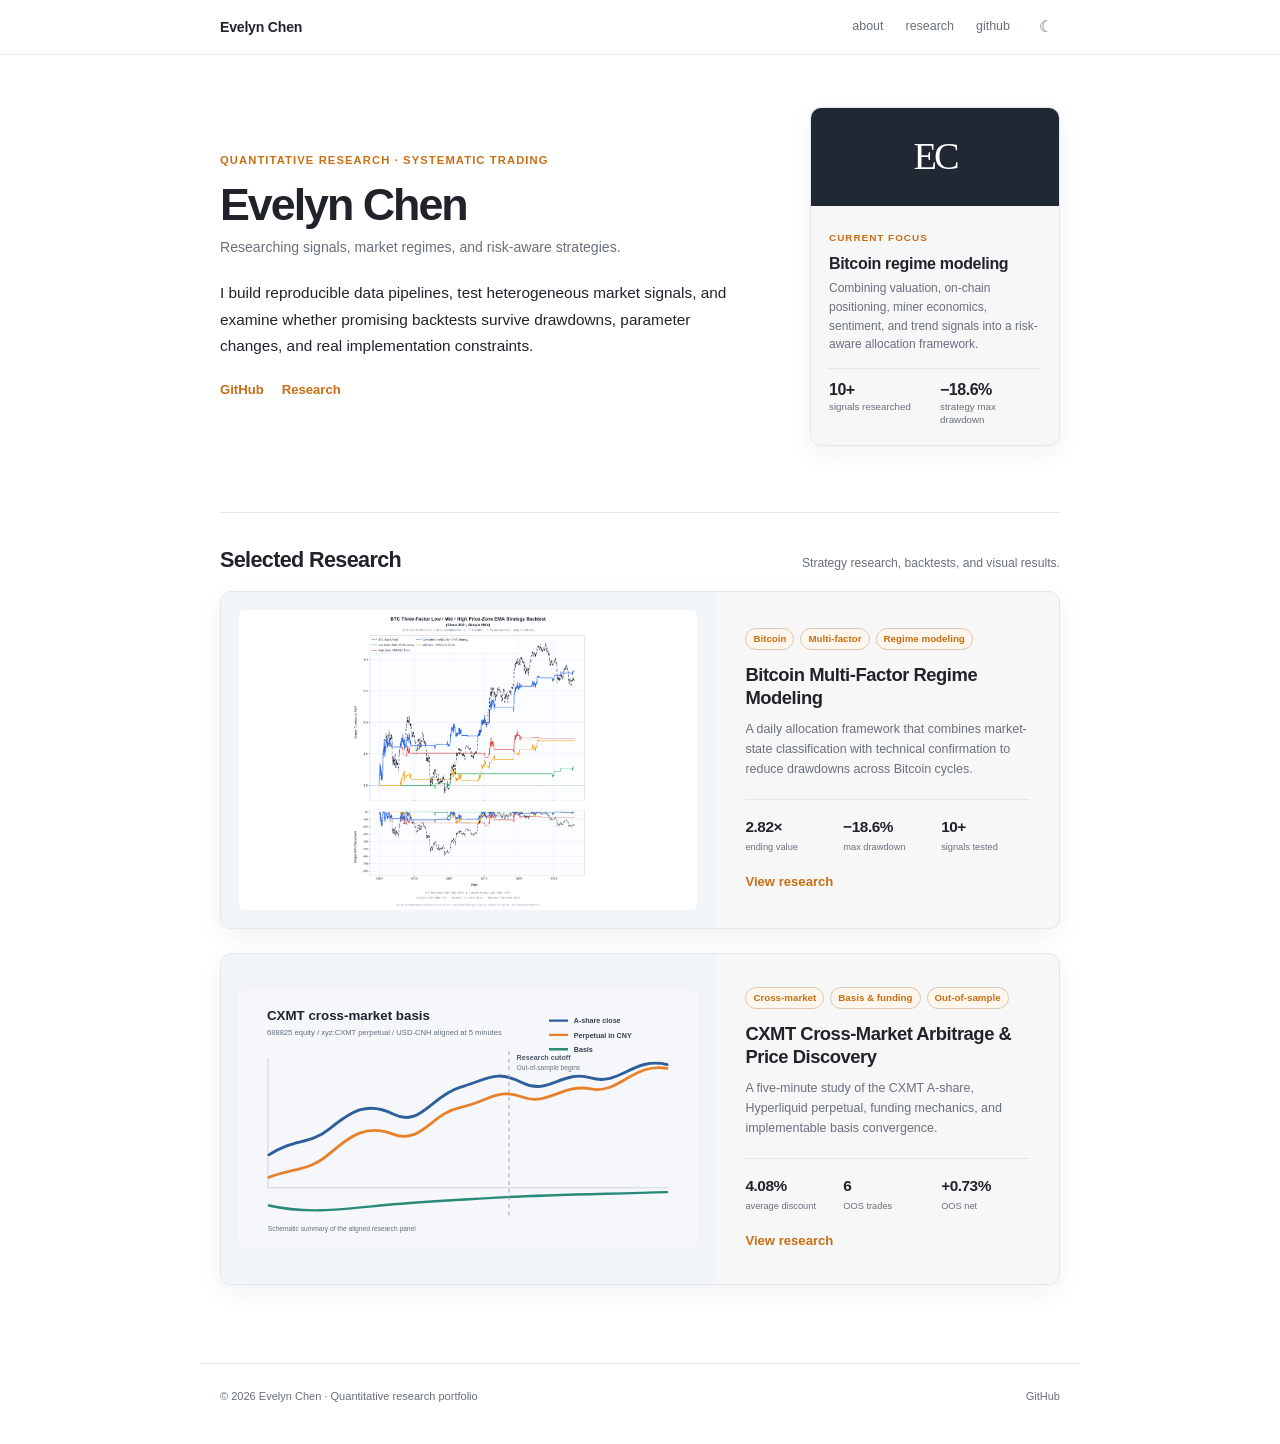
==== commit 0815e89e: "Add CXMT cross-market arbitrage project" ====
--- a/index.html
+++ b/index.html
@@ -3,7 +3,7 @@
 <head>
   <meta charset="utf-8" />
   <meta name="viewport" content="width=device-width, initial-scale=1" />
-  <meta name="description" content="Evelyn Chen's quantitative research portfolio, featuring Bitcoin multi-factor regime modeling and systematic strategy research." />
+  <meta name="description" content="Evelyn Chen's quantitative research portfolio, featuring Bitcoin regime modeling and CXMT cross-market arbitrage." />
   <meta name="color-scheme" content="light dark" />
   <title>Evelyn Chen · Quantitative Research</title>
   <link rel="icon" type="image/svg+xml" href="data:image/svg+xml,%3Csvg xmlns='http://www.w3.org/2000/svg' viewBox='0 0 64 64'%3E%3Ccircle cx='32' cy='32' r='29' fill='%23f7931a'/%3E%3Cpath d='M19 17h28v7H28v5h16v7H28v5h19v7H19z' fill='white'/%3E%3C/svg%3E" />
@@ -53,26 +53,32 @@
         <h2 class="section-title" id="research-title" data-content-text="research_section_title">Selected Research</h2>
         <p>Strategy research, backtests, and visual results.</p>
       </div>
-      <article class="project-card">
-        <div class="project-visual">
-          <img src="/assets/final-comparison.png" alt="Bitcoin multi-factor strategy compared with buy-and-hold" data-content-image="project_image" data-content-alt="project_image_alt" />
-        </div>
-        <div class="project-content">
-          <div class="tags" aria-label="Research topics" data-content-list="project_tags">
-            <span class="tag">Bitcoin</span>
-            <span class="tag">Multi-factor</span>
-            <span class="tag">Regime modeling</span>
+      <div class="project-list" data-content-list="projects">
+        <article class="project-card">
+          <div class="project-visual">
+            <img src="/assets/btc_three_factor_low_mid_high_ema_2021_simple_en.png" alt="Bitcoin valuation regimes and technical signals" />
           </div>
-          <h3 data-content-text="project_title">Bitcoin Multi-Factor Regime Modeling</h3>
-          <p class="project-summary" data-content-text="project_summary">A daily allocation framework that combines market-state classification with technical confirmation to reduce drawdowns across Bitcoin cycles.</p>
-          <div class="project-metrics" aria-label="Headline results">
-            <div><strong>2.82×</strong><span>ending value</span></div>
-            <div><strong>−18.6%</strong><span>max drawdown</span></div>
-            <div><strong>10+</strong><span>signals tested</span></div>
+          <div class="project-content">
+            <div class="tags" aria-label="Research topics"><span class="tag">Bitcoin</span><span class="tag">Multi-factor</span><span class="tag">Regime modeling</span></div>
+            <h3>Bitcoin Multi-Factor Regime Modeling</h3>
+            <p class="project-summary">A daily allocation framework that combines market-state classification with technical confirmation to reduce drawdowns across Bitcoin cycles.</p>
+            <div class="project-metrics" aria-label="Headline results"><div><strong>2.82×</strong><span>ending value</span></div><div><strong>−18.6%</strong><span>max drawdown</span></div><div><strong>10+</strong><span>signals tested</span></div></div>
+            <a class="project-link" href="/research/bitcoin-multi-factor-regime-modeling/">View research</a>
           </div>
-          <a class="project-link" href="/research/bitcoin-multi-factor-regime-modeling/">View research</a>
-        </div>
-      </article>
+        </article>
+        <article class="project-card">
+          <div class="project-visual">
+            <img src="/assets/cxmt-basis-overview.svg" alt="CXMT A-share and Hyperliquid perpetual basis research schematic" />
+          </div>
+          <div class="project-content">
+            <div class="tags" aria-label="Research topics"><span class="tag">Cross-market</span><span class="tag">Basis &amp; funding</span><span class="tag">Out-of-sample</span></div>
+            <h3>CXMT Cross-Market Arbitrage &amp; Price Discovery</h3>
+            <p class="project-summary">A five-minute study of the CXMT A-share, Hyperliquid perpetual, funding mechanics, and implementable basis convergence.</p>
+            <div class="project-metrics" aria-label="Headline results"><div><strong>4.08%</strong><span>average discount</span></div><div><strong>6</strong><span>OOS trades</span></div><div><strong>+0.73%</strong><span>OOS net</span></div></div>
+            <a class="project-link" href="/research/cxmt-cross-market-arbitrage/">View research</a>
+          </div>
+        </article>
+      </div>
     </section>
   </main>
 
--- a/assets/academic.css
+++ b/assets/academic.css
@@ -182,6 +182,7 @@
 .section-heading { display: flex; align-items: baseline; justify-content: space-between; gap: 22px; margin-bottom: 18px; }
 .section-title { margin: 0; font-size: 1.35rem; line-height: 1.2; letter-spacing: -.03em; }
 .section-heading p { margin: 0; color: var(--muted); font-size: .76rem; }
+.project-list { display: grid; gap: 24px; }
 .project-card {
   display: grid;
   grid-template-columns: minmax(0, 1.18fr) minmax(280px, .82fr);
@@ -240,11 +241,11 @@
 .site-footer a:hover { color: var(--accent); }
 
 .article-main {
-  width: min(100%, 1040px);
+  width: min(100%, 1140px);
   margin: 0 auto;
   padding: 52px 20px 90px;
   display: grid;
-  grid-template-columns: 150px minmax(0, 760px);
+  grid-template-columns: 160px minmax(0, 860px);
   gap: 42px;
   justify-content: center;
 }
@@ -257,31 +258,188 @@
 .toc a.active { margin-left: -1px; border-left: 2px solid var(--accent-bright); }
 .back-link { display: inline-block; margin-bottom: 18px; }
 .article-title { max-width: 700px; margin: 0; font-size: clamp(2rem, 5vw, 3.5rem); line-height: 1.05; letter-spacing: -.05em; }
-.article-subtitle { max-width: 680px; margin: 17px 0 0; color: var(--muted); font-size: 1rem; line-height: 1.6; }
+.article-subtitle { max-width: 740px; margin: 17px 0 0; color: var(--muted); font-size: 1.12rem; line-height: 1.65; }
 .article-tags { margin-top: 20px; }
 .thesis { margin: 32px 0 64px; padding: 24px; border: 1px solid var(--line); border-radius: var(--radius); background: var(--surface); }
-.thesis h2 { margin: 0 0 10px; font-size: 1rem; }
+.thesis h2 { margin: 0 0 10px; font-size: 1.12rem; }
 .thesis p { margin: 0; }
 .metric-grid { display: grid; grid-template-columns: repeat(3, 1fr); gap: 1px; margin-top: 20px; border: 1px solid var(--line); border-radius: 8px; background: var(--line); overflow: hidden; }
 .metric { padding: 15px; background: var(--bg); }
 .metric-value { display: block; font-size: 1.35rem; font-weight: 780; letter-spacing: -.04em; }
-.metric-label { display: block; margin-top: 3px; color: var(--muted); font-size: .68rem; line-height: 1.35; }
+.metric-label { display: block; margin-top: 3px; color: var(--muted); font-size: .76rem; line-height: 1.4; }
 .metric.positive .metric-value { color: var(--positive); }
 .metric.risk .metric-value { color: var(--accent); }
 .resume-points { margin: 20px 0 0; padding: 0; list-style: none; }
-.resume-points li { position: relative; margin: 0; padding: 11px 0 11px 18px; border-top: 1px solid var(--line); font-size: .78rem; line-height: 1.55; }
+.resume-points li { position: relative; margin: 0; padding: 13px 0 13px 18px; border-top: 1px solid var(--line); font-size: .93rem; line-height: 1.62; }
 .resume-points li::before { content: ""; position: absolute; left: 0; top: 20px; width: 5px; height: 5px; border-radius: 50%; background: var(--accent-bright); }
 .article-section { scroll-margin-top: 82px; margin: 0 0 68px; }
 .section-kicker { color: var(--accent); font: 730 .64rem/1.2 ui-monospace, SFMono-Regular, Menlo, monospace; letter-spacing: .08em; }
 .article-section h2 { margin: 7px 0 16px; font-size: clamp(1.35rem, 3vw, 1.85rem); line-height: 1.25; letter-spacing: -.03em; }
 .article-section h3 { margin: 26px 0 9px; font-size: 1rem; }
 .article-section p { margin: 0 0 14px; }
+.section-intro { max-width: 710px; color: var(--muted); font-size: .96rem; line-height: 1.7; }
 .muted { color: var(--muted); }
 .figure { margin: 22px 0 0; border: 1px solid var(--line); border-radius: var(--radius); background: #fff; overflow: hidden; box-shadow: var(--shadow); }
 .figure button { display: block; width: 100%; padding: 0; border: 0; background: #fff; cursor: zoom-in; }
 .figure img { width: 100%; height: auto; }
 .figure figcaption { padding: 10px 13px; color: var(--muted); background: var(--surface); font-size: .68rem; line-height: 1.45; }
+.signal-block { margin-top: 42px; }
+.signal-block + .signal-block { padding-top: 42px; border-top: 1px solid var(--line); }
+.signal-block h3 { margin: 6px 0 6px; font-size: 1.15rem; letter-spacing: -.025em; }
+.signal-label { color: var(--accent); font-size: .69rem; font-weight: 760; letter-spacing: .07em; text-transform: uppercase; }
+.signal-insight { max-width: 690px; color: var(--muted); font-size: .88rem; line-height: 1.6; }
+.composite-figure, .result-figure { margin-top: 34px; }
+.table-wrap { margin-top: 22px; border: 1px solid var(--line); border-radius: var(--radius); overflow-x: auto; box-shadow: var(--shadow); }
+.research-table { width: 100%; border-collapse: collapse; background: var(--bg); font-size: .86rem; line-height: 1.48; }
+.research-table th, .research-table td { padding: 14px 16px; border-bottom: 1px solid var(--line); text-align: left; vertical-align: top; }
+.research-table th { color: var(--muted); background: var(--surface); font-size: .65rem; font-weight: 760; letter-spacing: .06em; text-transform: uppercase; }
+.research-table tbody tr:last-child td { border-bottom: 0; }
+.data-table { table-layout: fixed; }
+.data-table th:nth-child(1) { width: 20%; }
+.data-table th:nth-child(2) { width: 12%; }
+.data-table th:nth-child(3) { width: 45%; }
+.data-table th:nth-child(4) { width: 23%; }
+.data-table td:nth-child(2) { white-space: nowrap; }
+.data-note { margin: 16px 0 0 !important; color: var(--muted); font-size: .86rem; line-height: 1.65; }
+.data-note strong { color: var(--ink); }
+.strategy-table { table-layout: fixed; }
+.strategy-table th:nth-child(1) { width: 13%; }
+.strategy-table th:nth-child(2) { width: 51%; }
+.strategy-table th:nth-child(3) { width: 36%; }
+.strategy-table th, .strategy-table td { padding: 12px 14px; }
+.zone { display: inline-block; min-width: 46px; padding: 3px 8px; border-radius: 999px; font-size: .68rem; font-weight: 760; text-align: center; }
+.zone-low { color: #226b45; background: #e9f6ef; }
+.zone-mid { color: #8a5a00; background: #fff4d6; }
+.zone-high { color: #9a3d34; background: #ffebe8; }
+[data-theme="dark"] .zone-low { color: #8fe0b4; background: #173528; }
+[data-theme="dark"] .zone-mid { color: #ffd580; background: #40300f; }
+[data-theme="dark"] .zone-high { color: #ffafa6; background: #44221f; }
+.method-note { margin-top: 14px !important; color: var(--muted); font-size: .72rem; line-height: 1.55; }
+.results-wrap { margin-top: 28px; }
+.results-table td:not(:first-child) { white-space: nowrap; }
+.results-table td:not(:first-child), .results-table th:not(:first-child) { text-align: right; }
+.results-table tbody tr:first-child { background: var(--accent-soft); font-weight: 680; }
+.result-callout { margin-top: 24px !important; padding: 17px 19px; border-left: 3px solid var(--accent-bright); background: var(--surface); font-size: .94rem; font-weight: 640; line-height: 1.6; }
 .article-footer { padding-top: 22px; border-top: 1px solid var(--line); color: var(--muted); font-size: .7rem; }
+
+.project-cxmt {
+  --accent: #315cc7;
+  --accent-bright: #315cc7;
+  --accent-soft: #eef3ff;
+}
+[data-theme="dark"] .project-cxmt,
+[data-theme="dark"].project-cxmt {
+  --accent: #8aa9ff;
+  --accent-bright: #6f95ff;
+  --accent-soft: #182548;
+}
+.project-cxmt .article-title { max-width: 780px; }
+.project-cxmt .thesis { margin-bottom: 56px; }
+.cxmt-data-table th:nth-child(1) { width: 18%; }
+.cxmt-data-table th:nth-child(2) { width: 15%; }
+.cxmt-data-table th:nth-child(3) { width: 47%; }
+.cxmt-data-table th:nth-child(4) { width: 20%; }
+.cxmt-schematic { margin-top: 20px; }
+.cxmt-schematic img { padding: 8px; }
+.basis-periods {
+  display: grid;
+  grid-template-columns: repeat(2, 1fr);
+  gap: 12px;
+  margin: 14px 0 18px;
+}
+.basis-periods div {
+  padding: 15px 17px;
+  border: 1px solid var(--line);
+  border-radius: 9px;
+  background: var(--surface);
+}
+.basis-periods span,
+.basis-periods small { display: block; color: var(--muted); font-size: .66rem; line-height: 1.35; }
+.basis-periods span { margin-bottom: 4px; font-weight: 720; letter-spacing: .05em; text-transform: uppercase; }
+.basis-periods strong { display: block; margin-bottom: 3px; font-size: .94rem; line-height: 1.35; }
+.mechanism-grid {
+  display: grid;
+  grid-template-columns: minmax(0, 1.05fr) minmax(300px, .95fr);
+  gap: 18px;
+  align-items: stretch;
+}
+.mechanism-copy,
+.decay-panel {
+  padding: 20px;
+  border: 1px solid var(--line);
+  border-radius: var(--radius);
+  background: var(--surface);
+}
+.mechanism-copy > p:first-child { font-size: .9rem; line-height: 1.65; }
+.formula-block {
+  display: grid;
+  grid-template-columns: 88px minmax(0, 1fr);
+  gap: 7px 12px;
+  margin-top: 18px;
+  padding: 14px;
+  border-radius: 8px;
+  background: var(--bg);
+}
+.formula-block span { color: var(--muted); font-size: .65rem; font-weight: 700; text-transform: uppercase; }
+.formula-block code { color: var(--ink); font: 650 .79rem/1.45 ui-monospace, SFMono-Regular, Menlo, monospace; }
+.decay-panel h3 { margin: 0 0 13px; }
+.decay-list { display: grid; gap: 8px; }
+.decay-list > div {
+  display: grid;
+  grid-template-columns: 48px 68px minmax(0, 1fr);
+  gap: 10px;
+  align-items: center;
+  font-size: .72rem;
+}
+.decay-list time,
+.decay-list strong { font-variant-numeric: tabular-nums; }
+.decay-list strong { text-align: right; }
+.decay-list span { position: relative; height: 7px; border-radius: 999px; background: var(--line); overflow: hidden; }
+.decay-list span::after { content: ""; position: absolute; inset: 0 auto 0 0; width: var(--decay); border-radius: inherit; background: var(--accent-bright); }
+.decay-panel > p { margin: 14px 0 0; color: var(--muted); font-size: .7rem; line-height: 1.5; }
+.strategy-comparison {
+  display: grid;
+  grid-template-columns: 1fr;
+  gap: 16px;
+}
+.strategy-comparison > section:first-child {
+  display: grid;
+  grid-template-columns: 150px minmax(250px, .75fr) minmax(260px, 1.25fr);
+  gap: 16px;
+  align-items: center;
+}
+.strategy-comparison > section:first-child .comparison-heading { margin: 0; display: block; }
+.strategy-comparison > section:first-child .comparison-heading strong { display: block; margin-top: 5px; }
+.strategy-comparison > section:first-child > p { margin: 0; }
+.strategy-comparison > section {
+  min-width: 0;
+  padding: 19px;
+  border: 1px solid var(--line);
+  border-radius: var(--radius);
+  background: var(--surface);
+}
+.comparison-heading { display: flex; align-items: baseline; justify-content: space-between; gap: 14px; margin-bottom: 13px; }
+.comparison-heading span { color: var(--accent); font-size: .67rem; font-weight: 760; letter-spacing: .08em; text-transform: uppercase; }
+.comparison-heading strong { font-size: .72rem; }
+.sample-pair { display: grid; grid-template-columns: repeat(2, 1fr); gap: 8px; }
+.sample-pair > div { padding: 12px; border-radius: 8px; background: var(--bg); }
+.sample-pair small,
+.sample-pair span { display: block; color: var(--muted); font-size: .62rem; line-height: 1.35; }
+.sample-pair strong { display: block; margin: 3px 0; font-size: 1.1rem; letter-spacing: -.03em; }
+.strategy-comparison > section > p { margin: 13px 0 0; color: var(--muted); font-size: .76rem; line-height: 1.55; }
+.rule-line { color: var(--ink) !important; font-weight: 620; }
+.compact-table-wrap { margin-top: 12px; box-shadow: none; }
+.compact-results { min-width: 610px; font-size: .69rem; font-variant-numeric: tabular-nums; }
+.compact-results th,
+.compact-results td { padding: 8px 9px; white-space: nowrap; }
+.compact-results th:not(:first-child),
+.compact-results td:not(:first-child) { text-align: right; }
+.compact-results tbody tr:last-child { background: var(--accent-soft); font-weight: 700; }
+.continuation-table { table-layout: fixed; }
+.continuation-table th:nth-child(1) { width: 23%; }
+.continuation-table th:nth-child(2) { width: 32%; }
+.continuation-table th:nth-child(3) { width: 45%; }
+.continuation-table td { font-size: .8rem; }
 
 dialog { width: min(96vw, 1200px); max-height: 92vh; padding: 0; border: 1px solid var(--line); border-radius: 12px; background: #fff; box-shadow: var(--shadow); }
 dialog::backdrop { background: rgba(7, 10, 15, .76); backdrop-filter: blur(4px); }
@@ -296,6 +454,10 @@
   .project-visual { min-height: 250px; }
   .article-main { grid-template-columns: 1fr; padding-top: 40px; }
   .toc { display: none; }
+  .mechanism-grid,
+  .strategy-comparison { grid-template-columns: 1fr; }
+  .strategy-comparison > section:first-child { grid-template-columns: 1fr; }
+  .strategy-comparison > section:first-child .comparison-heading { display: flex; }
 }
 
 @media (max-width: 560px) {
@@ -312,6 +474,11 @@
   .site-footer { flex-direction: column; gap: 7px; }
   .metric-grid { grid-template-columns: 1fr; }
   .thesis { padding: 20px; }
+  .article-subtitle { font-size: 1rem; }
+  .resume-points li { font-size: .88rem; }
+  .research-table { min-width: 660px; }
+  .basis-periods,
+  .sample-pair { grid-template-columns: 1fr; }
 }
 
 @media (prefers-reduced-motion: reduce) {
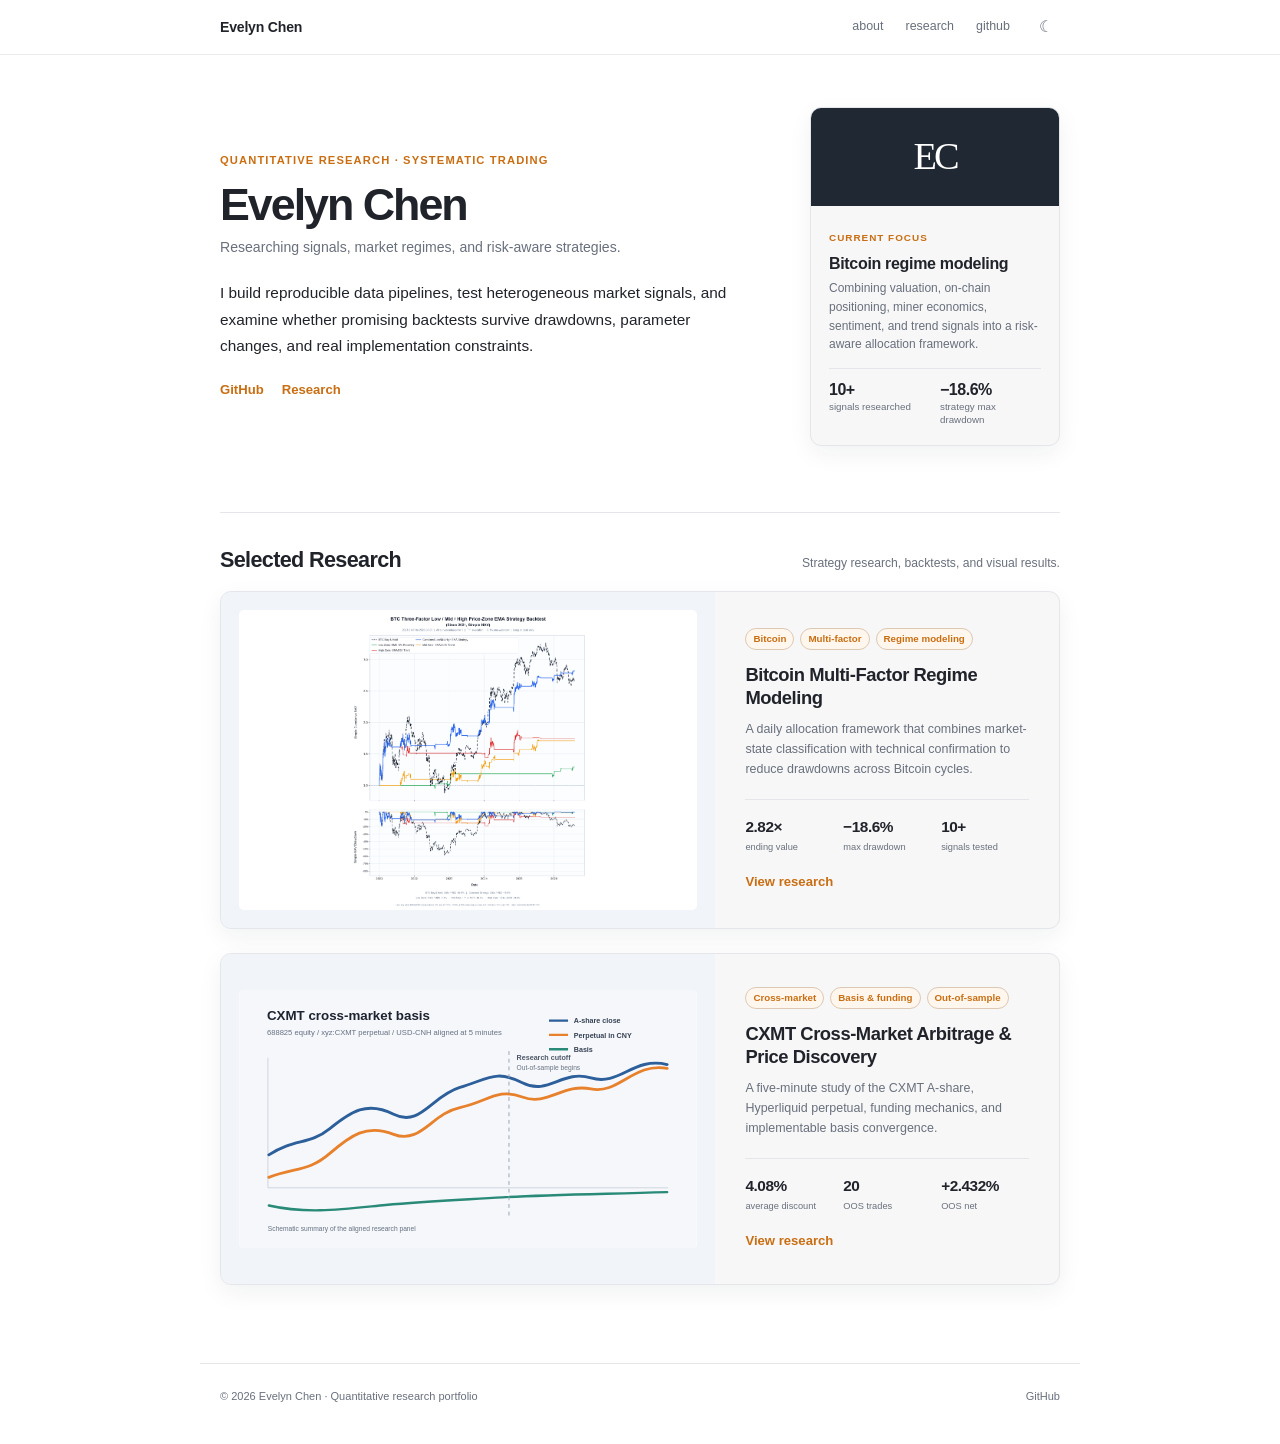
==== commit 8a5e3944: "Scale CXMT out-of-sample results to 20 trades" ====
--- a/index.html
+++ b/index.html
@@ -74,7 +74,7 @@
             <div class="tags" aria-label="Research topics"><span class="tag">Cross-market</span><span class="tag">Basis &amp; funding</span><span class="tag">Out-of-sample</span></div>
             <h3>CXMT Cross-Market Arbitrage &amp; Price Discovery</h3>
             <p class="project-summary">A five-minute study of the CXMT A-share, Hyperliquid perpetual, funding mechanics, and implementable basis convergence.</p>
-            <div class="project-metrics" aria-label="Headline results"><div><strong>4.08%</strong><span>average discount</span></div><div><strong>6</strong><span>OOS trades</span></div><div><strong>+0.73%</strong><span>OOS net</span></div></div>
+            <div class="project-metrics" aria-label="Headline results"><div><strong>4.08%</strong><span>average discount</span></div><div><strong>20</strong><span>OOS trades</span></div><div><strong>+2.432%</strong><span>OOS net</span></div></div>
             <a class="project-link" href="/research/cxmt-cross-market-arbitrage/">View research</a>
           </div>
         </article>
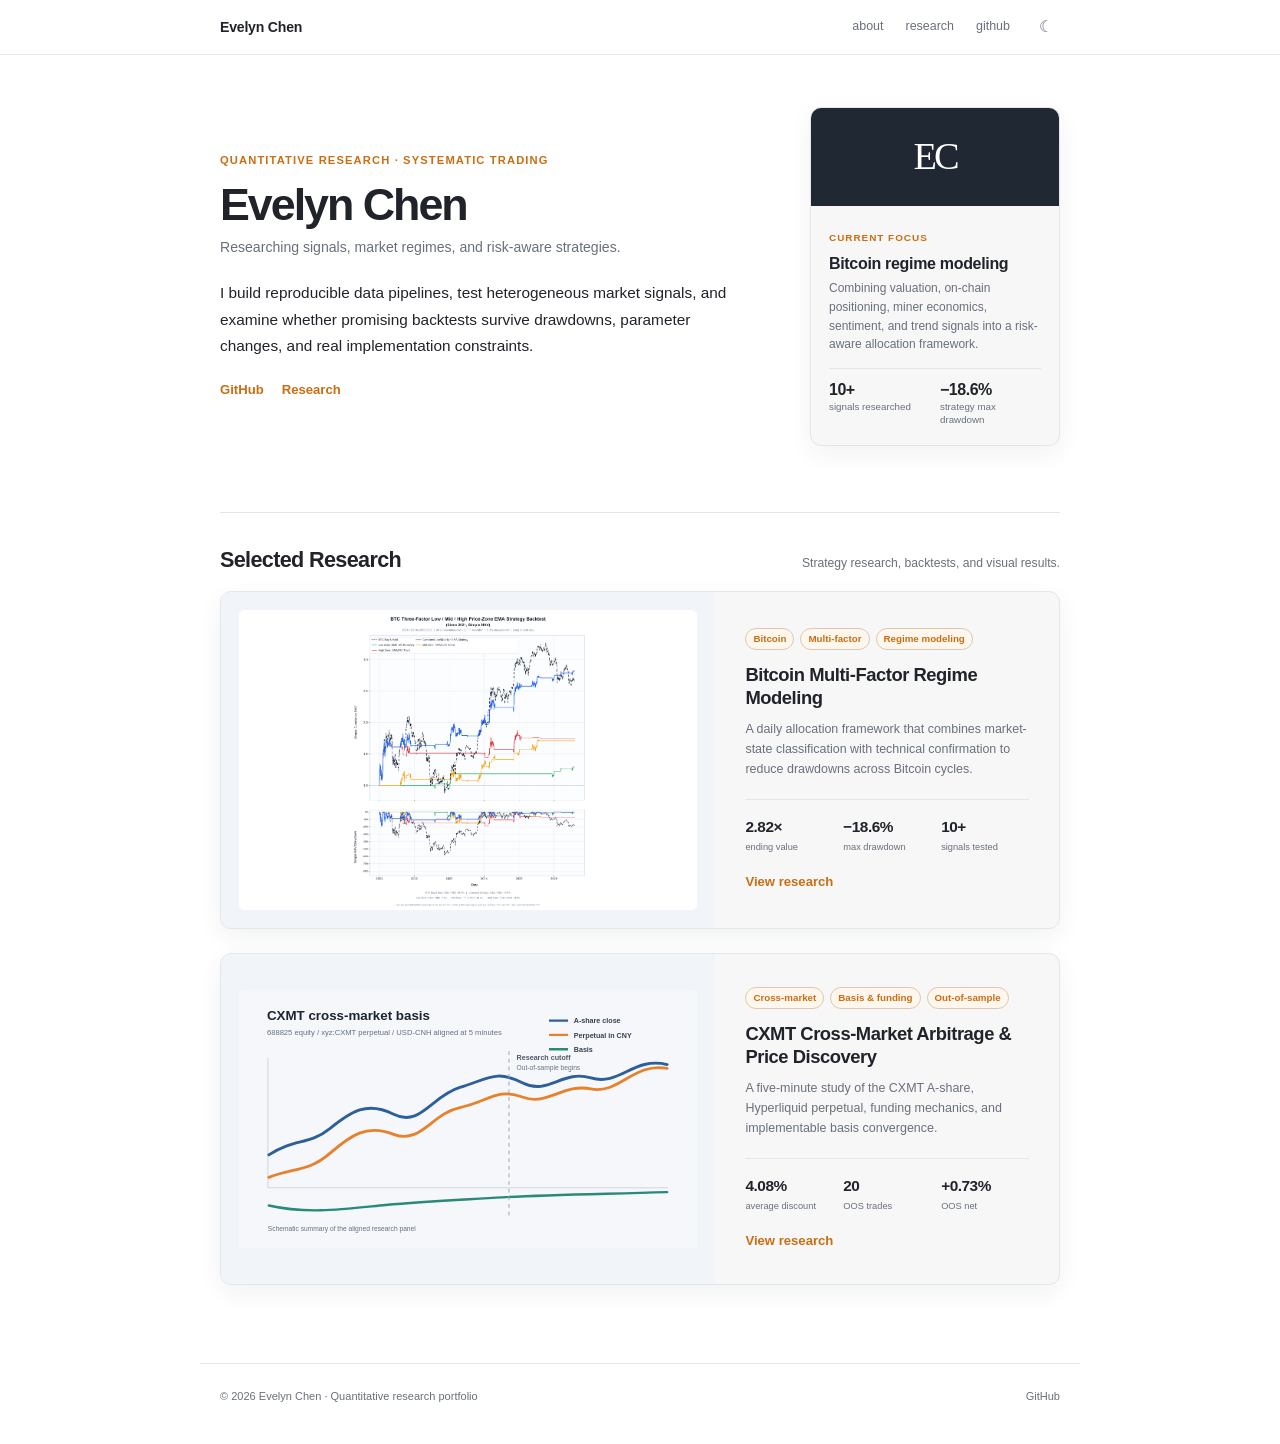
==== commit c77f2068: "Keep CXMT out-of-sample net return at 0.73 percent" ====
--- a/index.html
+++ b/index.html
@@ -74,7 +74,7 @@
             <div class="tags" aria-label="Research topics"><span class="tag">Cross-market</span><span class="tag">Basis &amp; funding</span><span class="tag">Out-of-sample</span></div>
             <h3>CXMT Cross-Market Arbitrage &amp; Price Discovery</h3>
             <p class="project-summary">A five-minute study of the CXMT A-share, Hyperliquid perpetual, funding mechanics, and implementable basis convergence.</p>
-            <div class="project-metrics" aria-label="Headline results"><div><strong>4.08%</strong><span>average discount</span></div><div><strong>20</strong><span>OOS trades</span></div><div><strong>+2.432%</strong><span>OOS net</span></div></div>
+            <div class="project-metrics" aria-label="Headline results"><div><strong>4.08%</strong><span>average discount</span></div><div><strong>20</strong><span>OOS trades</span></div><div><strong>+0.73%</strong><span>OOS net</span></div></div>
             <a class="project-link" href="/research/cxmt-cross-market-arbitrage/">View research</a>
           </div>
         </article>
